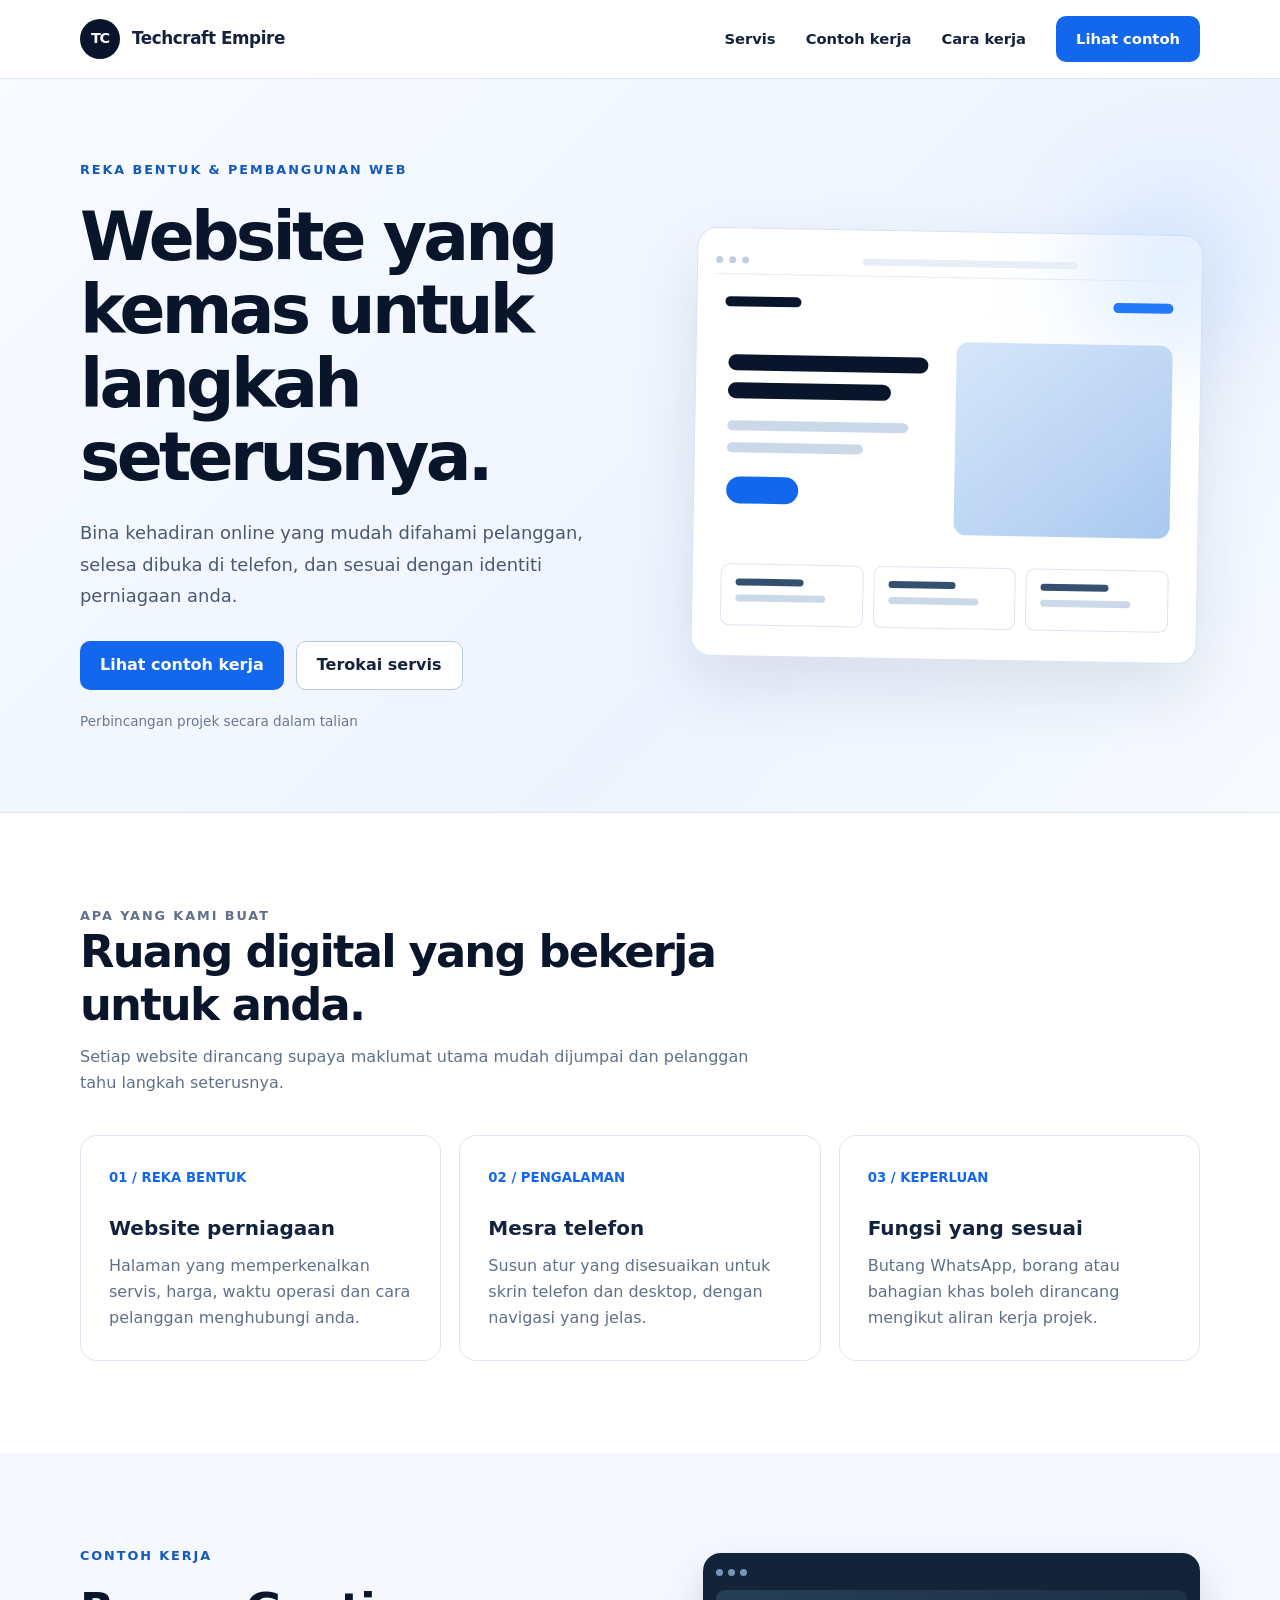
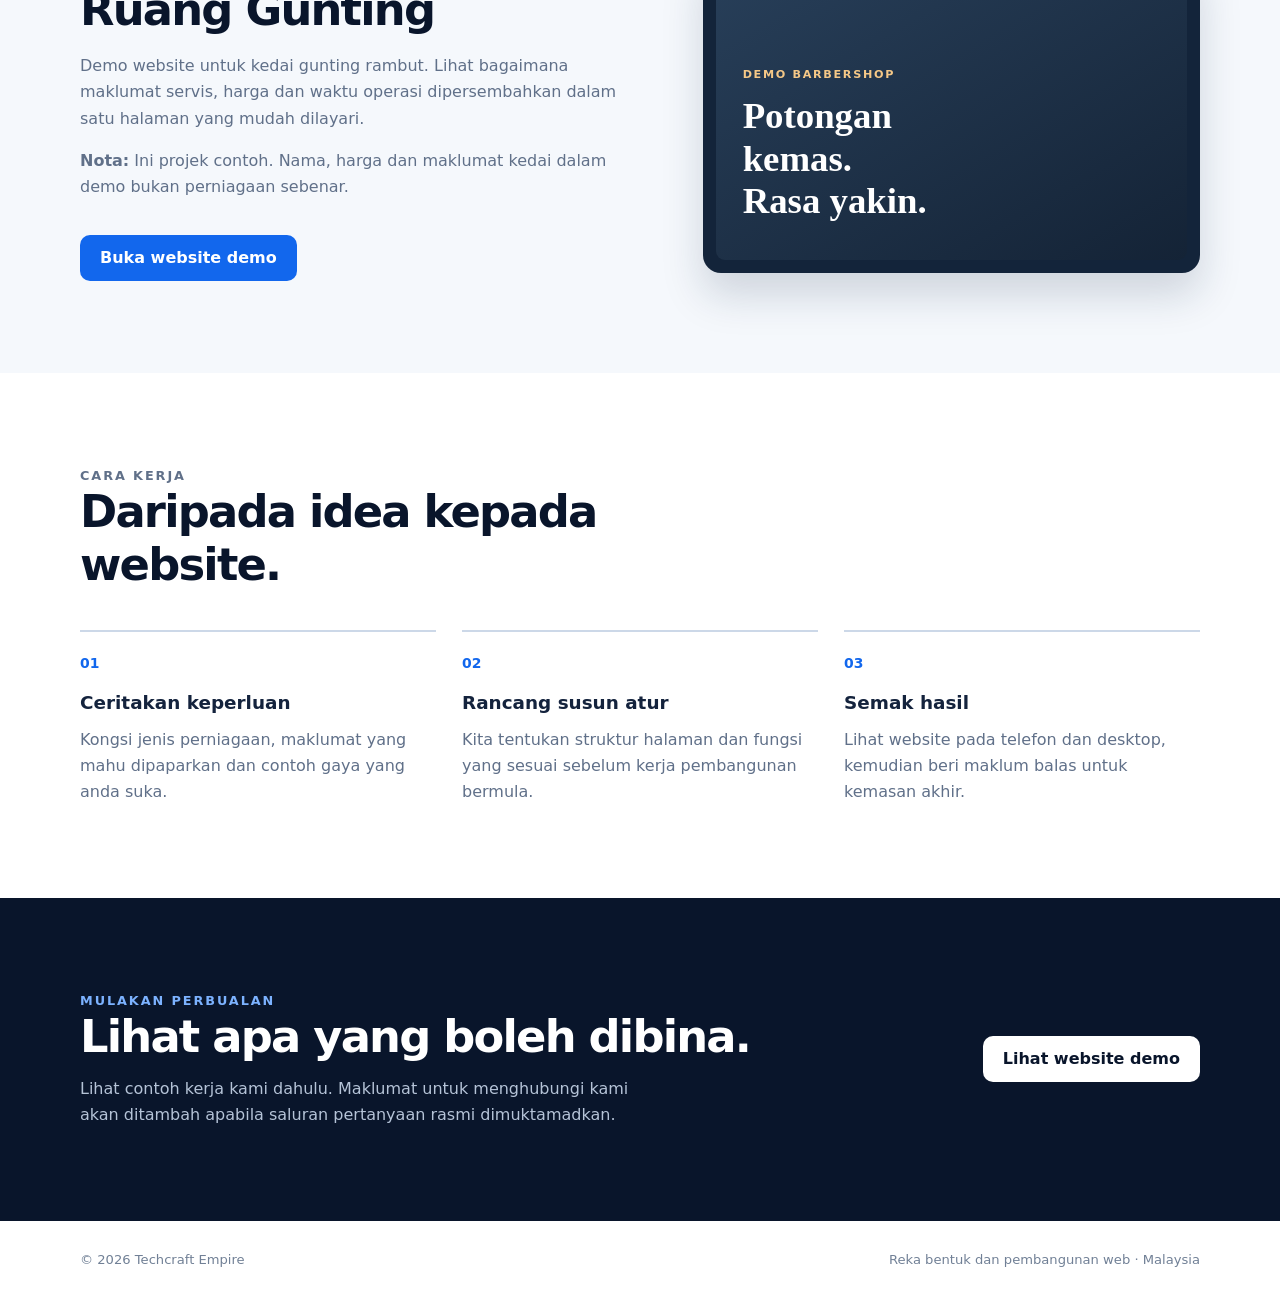
==== index.html @ 93e751bd "Publish Techcraft Empire website" ====
<!doctype html>
<html lang="ms">
<head>
  <meta charset="utf-8">
  <meta name="viewport" content="width=device-width, initial-scale=1">
  <meta name="theme-color" content="#09152b">
  <meta name="description" content="Techcraft Empire menyediakan reka bentuk dan pembangunan website yang kemas, mesra telefon dan mudah digunakan.">
  <title>Techcraft Empire — Website untuk perniagaan</title>
  <link rel="icon" href="data:image/svg+xml,%3Csvg xmlns='http://www.w3.org/2000/svg' viewBox='0 0 64 64'%3E%3Crect width='64' height='64' rx='14' fill='%2309152b'/%3E%3Ctext x='32' y='44' text-anchor='middle' font-size='31' font-family='Arial' font-weight='bold' fill='white'%3ETC%3C/text%3E%3C/svg%3E">
  <style>
    :root{--navy:#09152b;--ink:#14233d;--blue:#1267ed;--muted:#607089;--line:#dce5f0;--surface:#f5f8fc;--white:#fff}
    *{box-sizing:border-box}html{scroll-behavior:smooth}body{margin:0;color:var(--ink);background:var(--white);font:16px/1.65 system-ui,-apple-system,BlinkMacSystemFont,"Segoe UI",sans-serif}a{color:inherit;text-decoration:none}button,a{outline-offset:4px}.wrap{width:min(1120px,calc(100% - 40px));margin:auto}
    .topbar{border-bottom:1px solid var(--line);background:#fff}.nav{min-height:78px;display:flex;align-items:center;justify-content:space-between;gap:24px}.brand{display:flex;align-items:center;gap:12px;font-size:1.05rem;font-weight:760;letter-spacing:-.025em}.brand-mark{display:inline-flex;align-items:center;justify-content:center;width:40px;height:40px;border-radius:50%;background:#09152b;color:#fff;font-size:.9rem;font-weight:800;letter-spacing:-.08em}.navlinks{display:flex;align-items:center;gap:30px;font-size:.92rem;font-weight:620}.navlinks a:not(.nav-cta):hover{color:var(--blue)}.nav-cta,.btn{display:inline-flex;align-items:center;justify-content:center;min-height:46px;border-radius:10px;padding:10px 20px;font-weight:700}.nav-cta,.btn.primary{background:var(--blue);color:white}.nav-cta:hover,.btn.primary:hover{background:#0755d4}.btn.secondary{border:1px solid #b8c8df;background:#fff;color:var(--ink)}.btn.secondary:hover{border-color:var(--blue);color:var(--blue)}
    .hero{background:linear-gradient(135deg,#f8fbff 0%,#eef4ff 64%,#f7faff 100%);border-bottom:1px solid var(--line)}.hero-inner{display:grid;grid-template-columns:1fr .92fr;align-items:center;gap:64px;min-height:610px;padding:80px 0}.eyebrow{margin:0 0 20px;color:#1459ba;font-size:.8rem;font-weight:800;letter-spacing:.15em;text-transform:uppercase}.hero h1{margin:0;max-width:660px;font-size:clamp(2.5rem,5.3vw,4.65rem);line-height:1.08;letter-spacing:-.055em;color:var(--navy)}.hero .lead{max-width:550px;margin:24px 0 30px;color:#4a5972;font-size:1.12rem;line-height:1.75}.actions{display:flex;flex-wrap:wrap;gap:12px}.note{margin:20px 0 0;color:#687892;font-size:.85rem}
    .visual{position:relative;padding:18px;border:1px solid #d8e4f4;border-radius:20px;background:white;box-shadow:0 28px 70px #10274a1c;transform:rotate(1deg)}.visual:before{content:"";position:absolute;width:120px;height:120px;border-radius:50%;background:#b5d5ff;filter:blur(65px);right:-30px;top:-30px;z-index:-1}.browser-top{display:flex;align-items:center;gap:6px;height:28px;border-bottom:1px solid #e5eaf2}.browser-top i{display:block;width:7px;height:7px;background:#c1cfe0;border-radius:50%}.browser-top span{width:46%;height:7px;border-radius:20px;background:#e8eef7;margin:auto}.mock-nav{display:flex;justify-content:space-between;align-items:center;padding:22px 10px}.skeleton{display:block;height:10px;border-radius:99px;background:#cbd8e9}.mock-nav .skeleton:first-child{width:76px;background:var(--navy)}.mock-nav .skeleton:last-child{width:60px;background:#2479f8}.mock-hero{display:grid;grid-template-columns:1fr 1fr;gap:15px;padding:10px}.mock-copy{padding:16px 4px}.mock-copy .skeleton{margin-bottom:12px}.mock-copy .skeleton:nth-child(1){width:96%;height:16px;background:var(--navy)}.mock-copy .skeleton:nth-child(2){width:78%;height:16px;background:var(--navy)}.mock-copy .skeleton:nth-child(3){width:87%;margin-top:22px}.mock-copy .skeleton:nth-child(4){width:65%}.mock-copy .skeleton:nth-child(5){width:72px;height:27px;background:var(--blue);margin-top:24px}.mock-image{min-height:178px;border-radius:12px;background:linear-gradient(140deg,#d6e6fa,#a9c9ef)}.mock-cards{display:grid;grid-template-columns:repeat(3,1fr);gap:10px;padding:22px 10px 12px}.mock-card{border:1px solid #dce5f0;border-radius:9px;padding:14px}.mock-card .skeleton{height:7px;margin-bottom:9px}.mock-card .skeleton:first-child{width:60%;background:#33506f}.mock-card .skeleton:last-child{width:80%}
    section{padding:92px 0}.section-head{max-width:680px;margin-bottom:38px}.section-head h2,.feature h2,.contact h2{margin:0 0 12px;color:var(--navy);font-size:clamp(2rem,3.5vw,3rem);line-height:1.18;letter-spacing:-.04em}.section-head p{margin:0;color:var(--muted)}.service-grid{display:grid;grid-template-columns:repeat(3,1fr);gap:18px}.service{border:1px solid var(--line);border-radius:17px;padding:28px;background:white}.service .num{display:inline-block;color:var(--blue);font-size:.83rem;font-weight:800;margin-bottom:26px}.service h3{font-size:1.25rem;line-height:1.3;margin:0 0 12px}.service p{color:var(--muted);margin:0}
    .portfolio{background:var(--surface)}.feature{display:grid;grid-template-columns:1fr .9fr;align-items:center;gap:70px}.feature p{color:var(--muted)}.feature .label{font-size:.8rem;color:#1459ba;font-weight:800;letter-spacing:.15em;text-transform:uppercase;margin:0 0 18px}.feature .btn{margin-top:18px}.preview{background:#13243a;border-radius:18px;padding:13px;box-shadow:0 22px 42px #1127452b}.preview-head{display:flex;gap:5px;padding:3px 0 14px}.preview-head i{width:7px;height:7px;background:#7795b8;border-radius:50%}.preview-art{min-height:270px;background:linear-gradient(150deg,#273e58,#142336);border-radius:9px;display:flex;flex-direction:column;justify-content:end;padding:27px;color:#fff}.preview-art small{font-size:.7rem;color:#f5c887;letter-spacing:.15em;font-weight:800}.preview-art strong{font-family:Georgia,serif;font-size:clamp(1.65rem,3vw,2.3rem);line-height:1.16;max-width:250px;margin:10px 0}
    .process{display:grid;grid-template-columns:repeat(3,1fr);gap:26px}.process div{border-top:2px solid #ccd8e8;padding-top:18px}.process b{color:var(--blue);font-size:.87rem}.process h3{margin:12px 0 8px;font-size:1.15rem}.process p{margin:0;color:var(--muted)}
    .contact{background:var(--navy);color:white}.contact-inner{display:flex;justify-content:space-between;align-items:center;gap:40px}.contact h2{color:white}.contact p{color:#b5c3d7;max-width:580px;margin:0}.contact .btn{background:white;color:var(--navy);white-space:nowrap}.contact .btn:hover{background:#eaf2ff}footer{padding:28px 0;color:#718096;font-size:.82rem}footer .wrap{display:flex;justify-content:space-between;gap:20px}
    @media(max-width:760px){.nav{min-height:70px}.navlinks a:not(.nav-cta){display:none}.nav-cta{padding:8px 13px;font-size:.85rem;min-height:40px}.hero-inner{grid-template-columns:1fr;gap:38px;min-height:0;padding:65px 0}.visual{max-width:560px;transform:none}.service-grid,.process{grid-template-columns:1fr}.service{padding:24px}.feature{grid-template-columns:1fr;gap:32px}.feature .preview{order:2}.contact-inner{display:block}.contact .btn{margin-top:26px}section{padding:68px 0}footer .wrap{display:block}}
    @media(max-width:420px){.wrap{width:min(100% - 32px,1120px)}.brand{font-size:.94rem}.brand-mark{width:34px;height:34px}.nav-cta{font-size:.78rem}.mock-image{min-height:132px}.mock-copy{padding:8px 0}.mock-copy .skeleton{margin-bottom:7px}.mock-copy .skeleton:nth-child(1),.mock-copy .skeleton:nth-child(2){height:11px}.mock-copy .skeleton:nth-child(5){margin-top:12px}.mock-card{padding:8px}.mock-card .skeleton{height:5px}}
  </style>
</head>
<body>
<header class="topbar"><div class="wrap nav"><a class="brand" href="#atas"><span class="brand-mark" aria-hidden="true">TC</span>Techcraft Empire</a><nav class="navlinks" aria-label="Navigasi utama"><a href="#servis">Servis</a><a href="#contoh">Contoh kerja</a><a href="#cara-kerja">Cara kerja</a><a class="nav-cta" href="#hubungi">Lihat contoh</a></nav></div></header>
<main id="atas">
  <div class="hero"><div class="wrap hero-inner"><div><p class="eyebrow">Reka bentuk & pembangunan web</p><h1>Website yang kemas untuk langkah seterusnya.</h1><p class="lead">Bina kehadiran online yang mudah difahami pelanggan, selesa dibuka di telefon, dan sesuai dengan identiti perniagaan anda.</p><div class="actions"><a class="btn primary" href="#contoh">Lihat contoh kerja</a><a class="btn secondary" href="#servis">Terokai servis</a></div><p class="note">Perbincangan projek secara dalam talian</p></div><div class="visual" role="img" aria-label="Ilustrasi susun atur website yang mempunyai bahagian utama dan tiga kad maklumat"><div class="browser-top"><i></i><i></i><i></i><span></span></div><div class="mock-nav"><span class="skeleton"></span><span class="skeleton"></span></div><div class="mock-hero"><div class="mock-copy"><span class="skeleton"></span><span class="skeleton"></span><span class="skeleton"></span><span class="skeleton"></span><span class="skeleton"></span></div><div class="mock-image"></div></div><div class="mock-cards"><div class="mock-card"><span class="skeleton"></span><span class="skeleton"></span></div><div class="mock-card"><span class="skeleton"></span><span class="skeleton"></span></div><div class="mock-card"><span class="skeleton"></span><span class="skeleton"></span></div></div></div></div></div>
  <section id="servis"><div class="wrap"><div class="section-head"><p class="eyebrow">Apa yang kami buat</p><h2>Ruang digital yang bekerja untuk anda.</h2><p>Setiap website dirancang supaya maklumat utama mudah dijumpai dan pelanggan tahu langkah seterusnya.</p></div><div class="service-grid"><article class="service"><span class="num">01 / REKA BENTUK</span><h3>Website perniagaan</h3><p>Halaman yang memperkenalkan servis, harga, waktu operasi dan cara pelanggan menghubungi anda.</p></article><article class="service"><span class="num">02 / PENGALAMAN</span><h3>Mesra telefon</h3><p>Susun atur yang disesuaikan untuk skrin telefon dan desktop, dengan navigasi yang jelas.</p></article><article class="service"><span class="num">03 / KEPERLUAN</span><h3>Fungsi yang sesuai</h3><p>Butang WhatsApp, borang atau bahagian khas boleh dirancang mengikut aliran kerja projek.</p></article></div></div></section>
  <section class="portfolio" id="contoh"><div class="wrap feature"><div><p class="label">Contoh kerja</p><h2>Ruang Gunting</h2><p>Demo website untuk kedai gunting rambut. Lihat bagaimana maklumat servis, harga dan waktu operasi dipersembahkan dalam satu halaman yang mudah dilayari.</p><p><strong>Nota:</strong> Ini projek contoh. Nama, harga dan maklumat kedai dalam demo bukan perniagaan sebenar.</p><a class="btn primary" href="https://techcraft-empire.github.io/ruang-gunting-demo/" target="_blank" rel="noopener noreferrer">Buka website demo</a></div><div class="preview" aria-hidden="true"><div class="preview-head"><i></i><i></i><i></i></div><div class="preview-art"><small>DEMO BARBERSHOP</small><strong>Potongan kemas.<br>Rasa yakin.</strong></div></div></div></section>
  <section id="cara-kerja"><div class="wrap"><div class="section-head"><p class="eyebrow">Cara kerja</p><h2>Daripada idea kepada website.</h2></div><div class="process"><div><b>01</b><h3>Ceritakan keperluan</h3><p>Kongsi jenis perniagaan, maklumat yang mahu dipaparkan dan contoh gaya yang anda suka.</p></div><div><b>02</b><h3>Rancang susun atur</h3><p>Kita tentukan struktur halaman dan fungsi yang sesuai sebelum kerja pembangunan bermula.</p></div><div><b>03</b><h3>Semak hasil</h3><p>Lihat website pada telefon dan desktop, kemudian beri maklum balas untuk kemasan akhir.</p></div></div></div></section>
  <section class="contact" id="hubungi"><div class="wrap contact-inner"><div><p class="eyebrow" style="color:#7cb2ff">Mulakan perbualan</p><h2>Lihat apa yang boleh dibina.</h2><p>Lihat contoh kerja kami dahulu. Maklumat untuk menghubungi kami akan ditambah apabila saluran pertanyaan rasmi dimuktamadkan.</p></div><a class="btn" href="https://techcraft-empire.github.io/ruang-gunting-demo/" target="_blank" rel="noopener noreferrer">Lihat website demo</a></div></section>
</main>
<footer><div class="wrap"><span>© 2026 Techcraft Empire</span><span>Reka bentuk dan pembangunan web · Malaysia</span></div></footer>
</body>
</html>
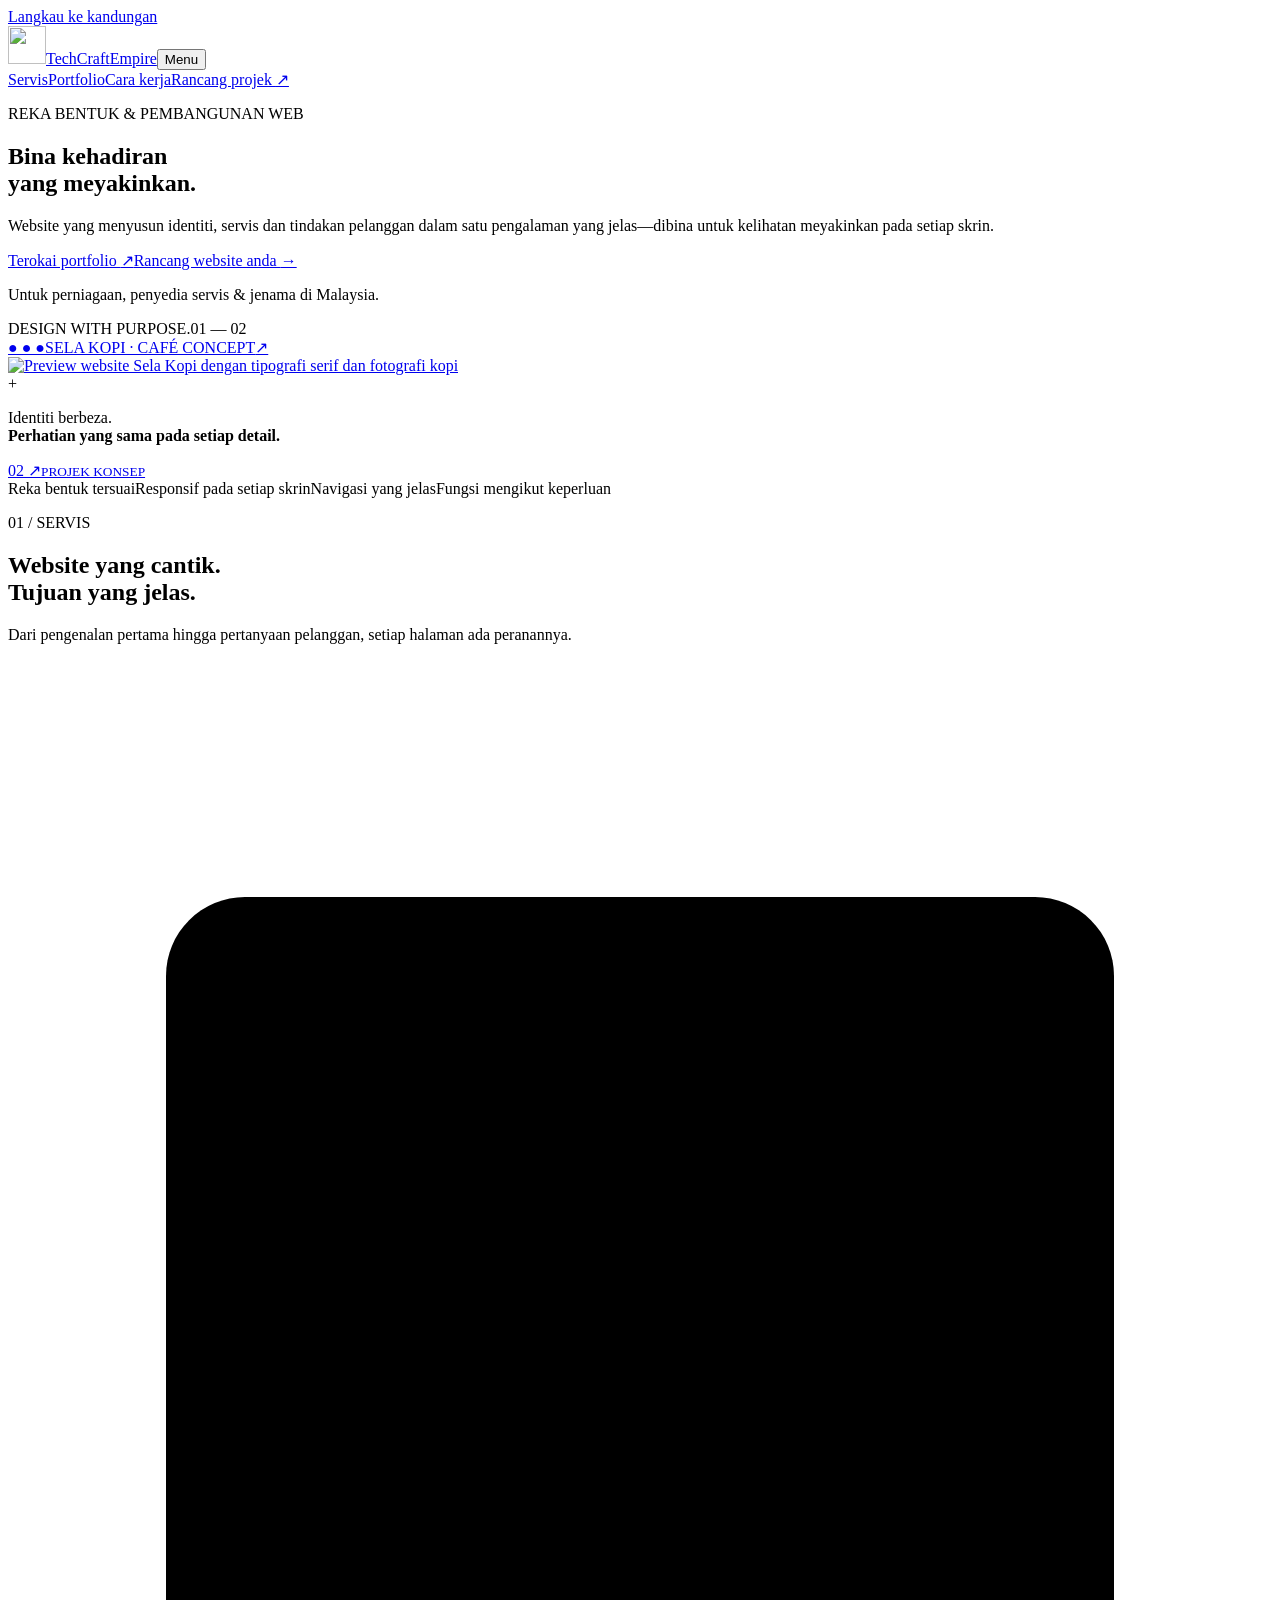
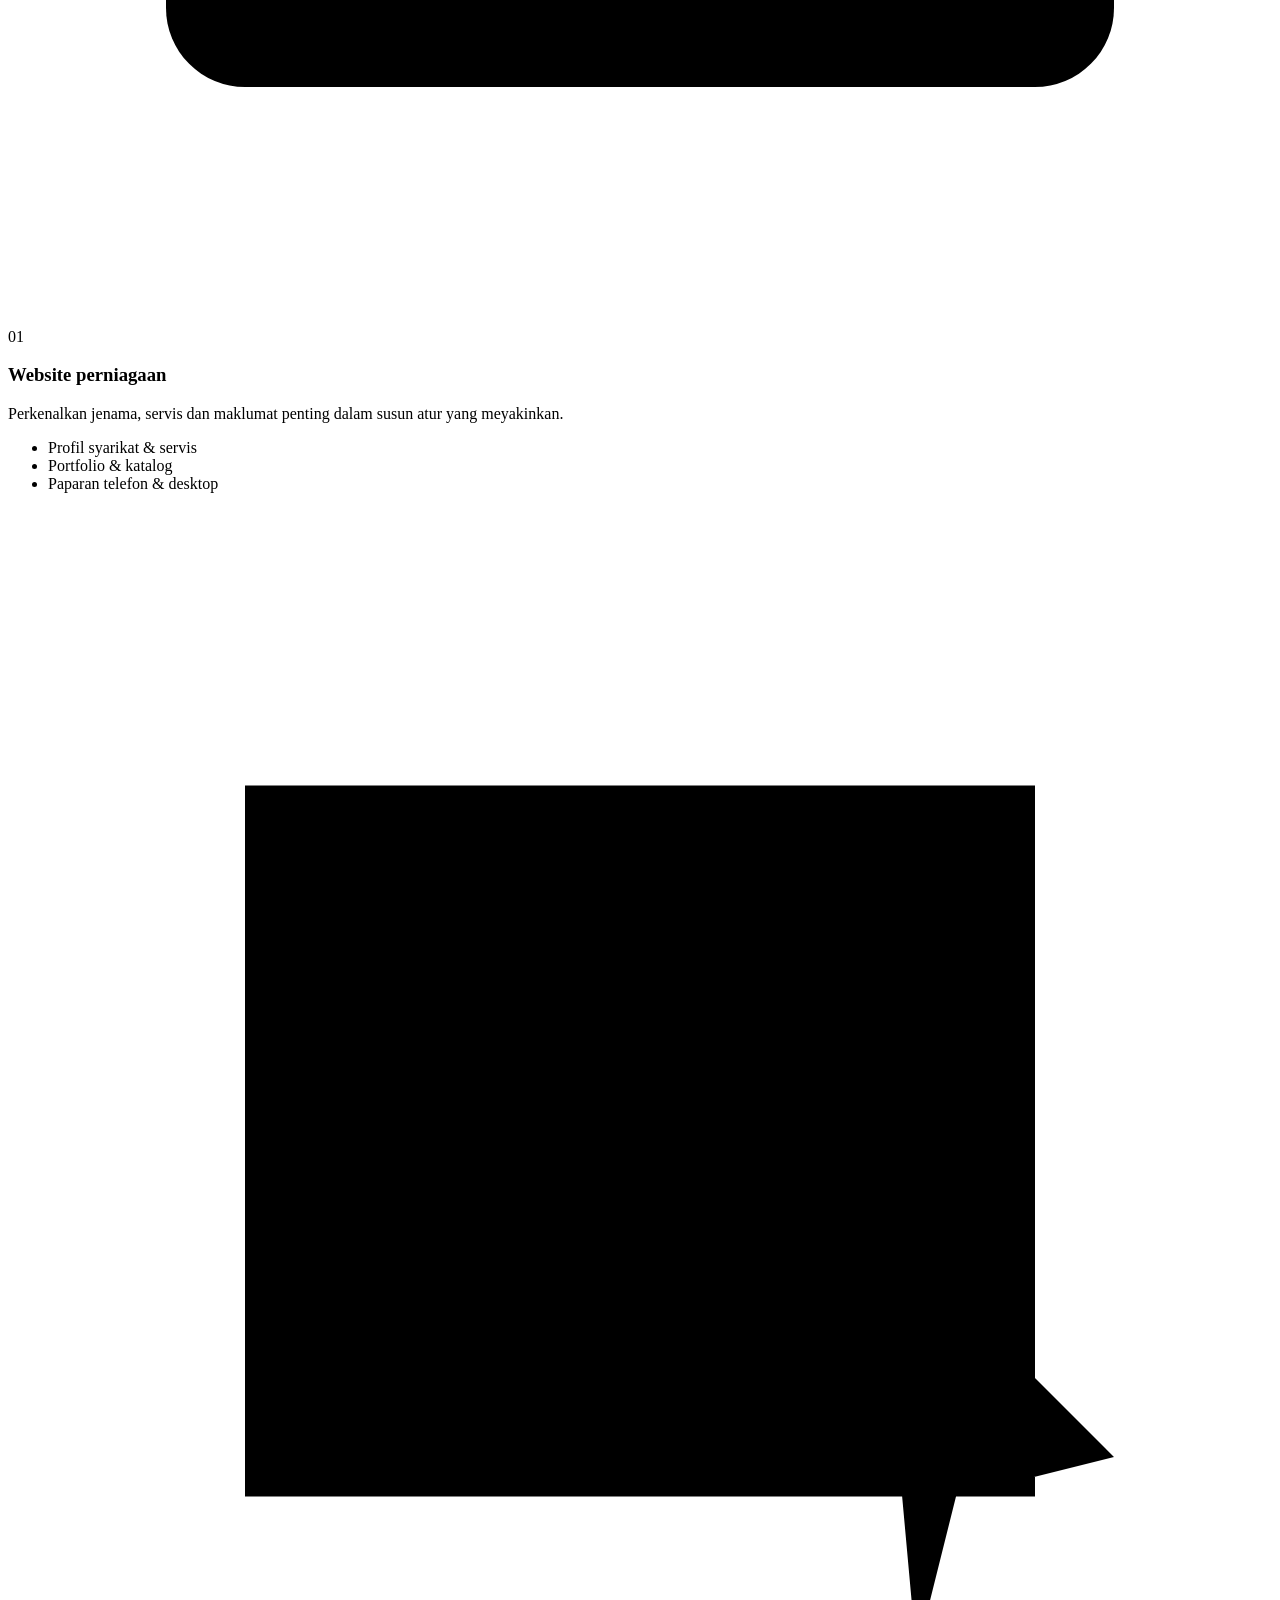
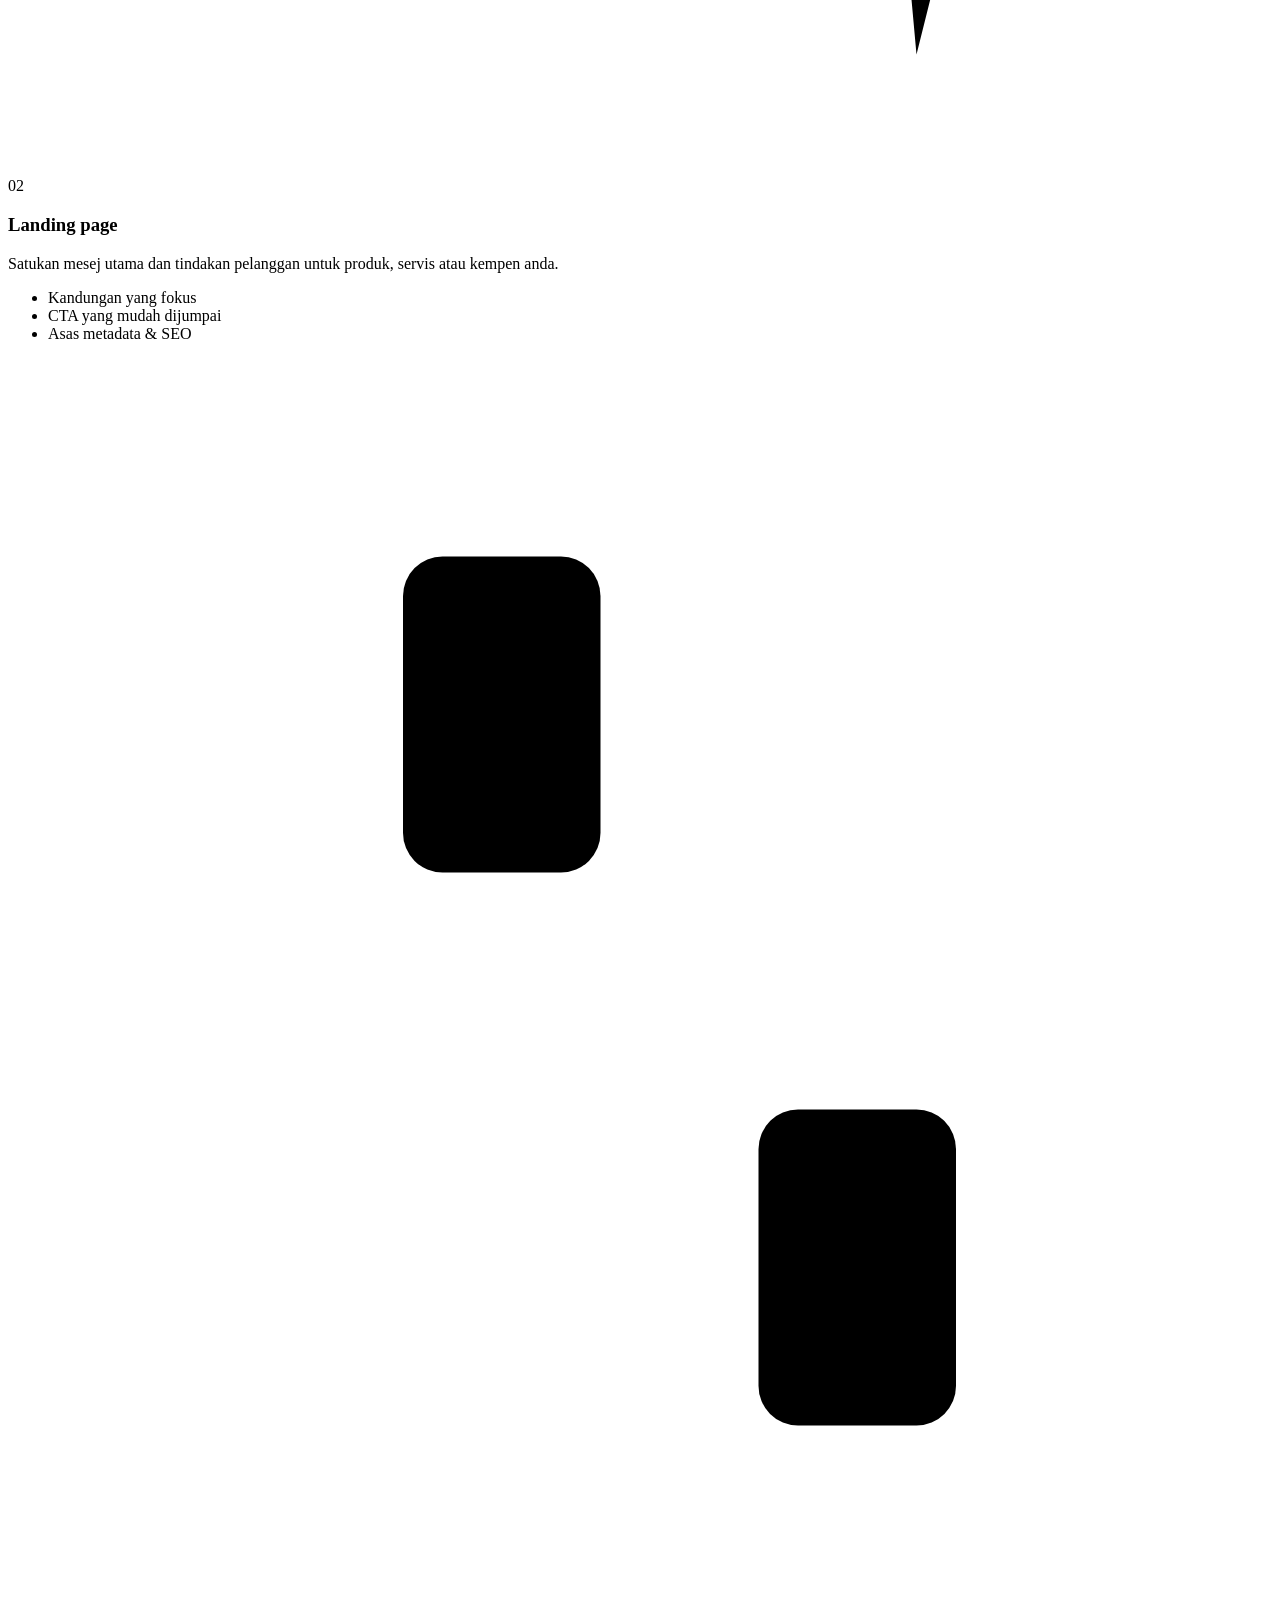
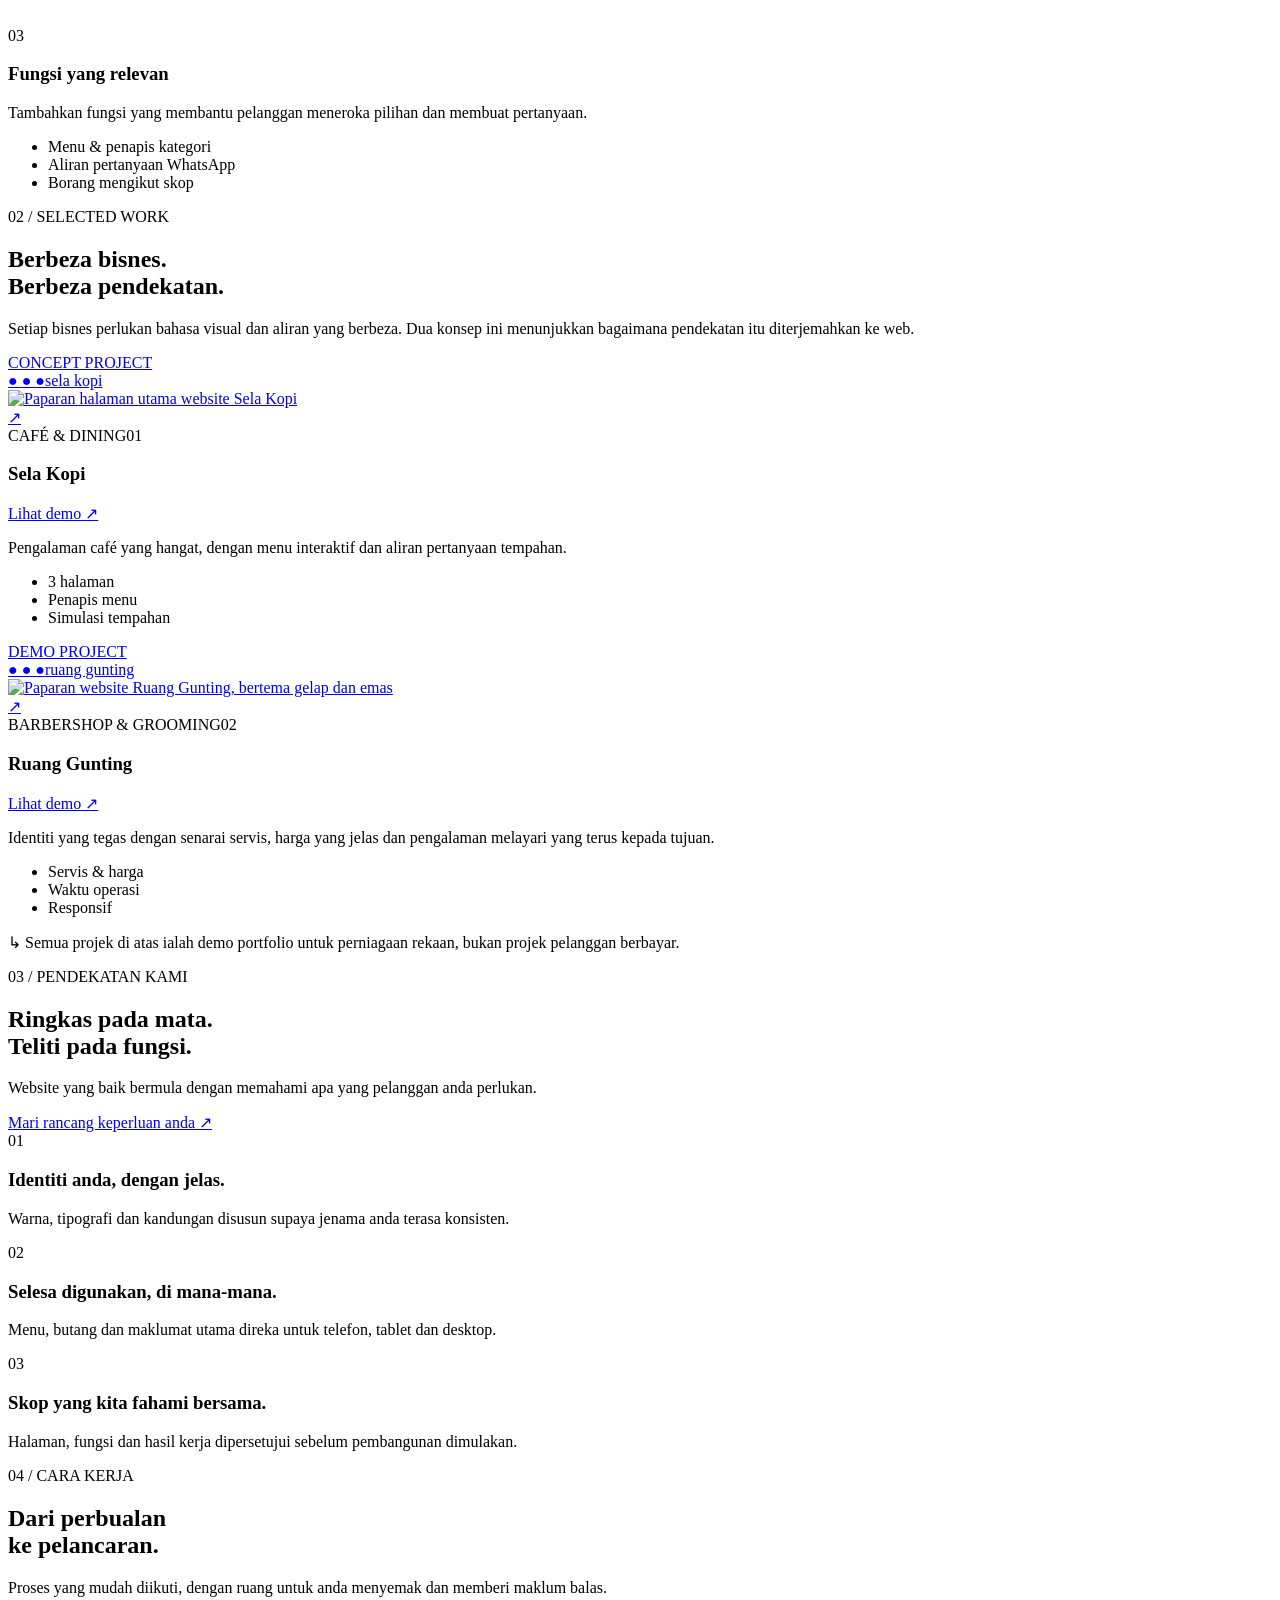
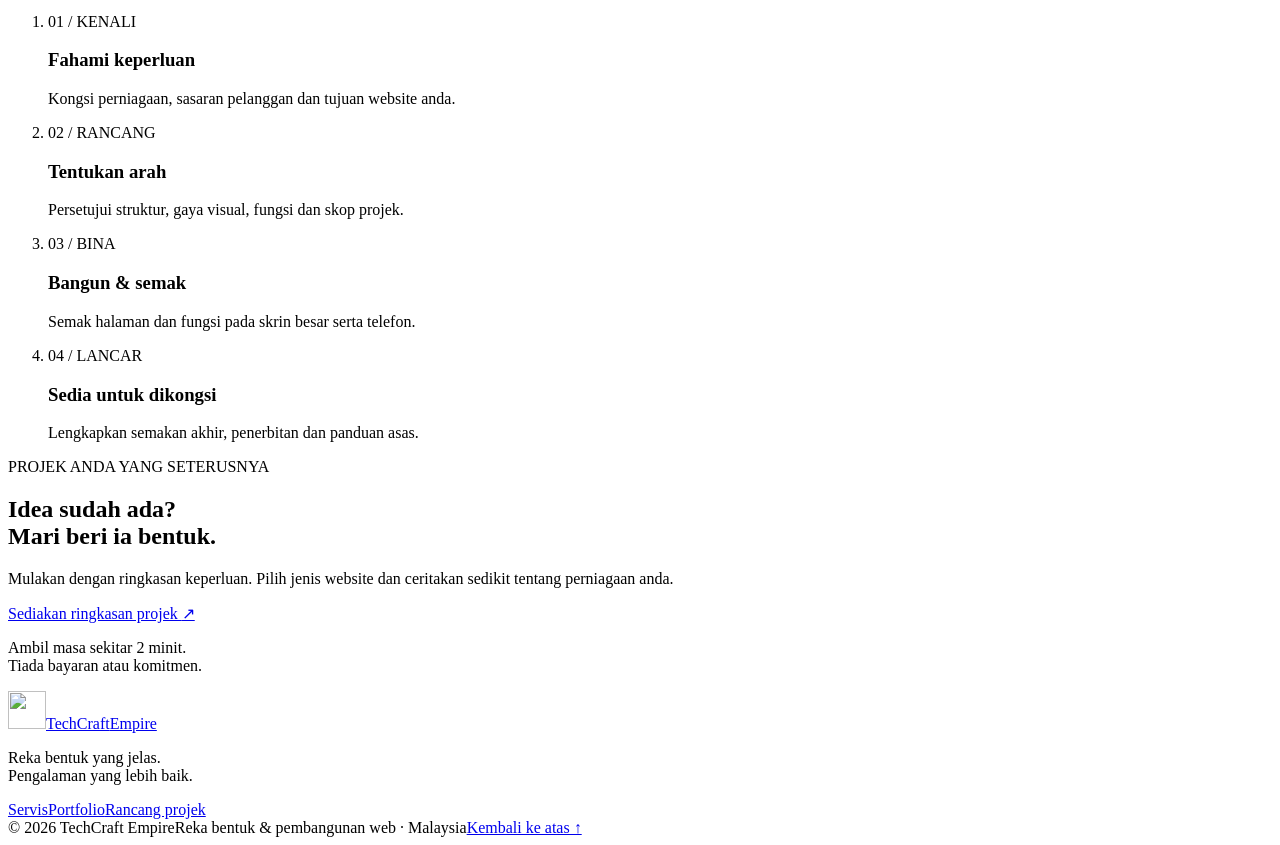
==== commit 0e32ed62: "Add files via upload" ====
--- a/index.html
+++ b/index.html
@@ -1,35 +1,456 @@
 <!doctype html>
 <html lang="ms">
-<head>
-  <meta charset="utf-8">
-  <meta name="viewport" content="width=device-width, initial-scale=1">
-  <meta name="theme-color" content="#09152b">
-  <meta name="description" content="Techcraft Empire menyediakan reka bentuk dan pembangunan website yang kemas, mesra telefon dan mudah digunakan.">
-  <title>Techcraft Empire — Website untuk perniagaan</title>
-  <link rel="icon" href="data:image/svg+xml,%3Csvg xmlns='http://www.w3.org/2000/svg' viewBox='0 0 64 64'%3E%3Crect width='64' height='64' rx='14' fill='%2309152b'/%3E%3Ctext x='32' y='44' text-anchor='middle' font-size='31' font-family='Arial' font-weight='bold' fill='white'%3ETC%3C/text%3E%3C/svg%3E">
-  <style>
-    :root{--navy:#09152b;--ink:#14233d;--blue:#1267ed;--muted:#607089;--line:#dce5f0;--surface:#f5f8fc;--white:#fff}
-    *{box-sizing:border-box}html{scroll-behavior:smooth}body{margin:0;color:var(--ink);background:var(--white);font:16px/1.65 system-ui,-apple-system,BlinkMacSystemFont,"Segoe UI",sans-serif}a{color:inherit;text-decoration:none}button,a{outline-offset:4px}.wrap{width:min(1120px,calc(100% - 40px));margin:auto}
-    .topbar{border-bottom:1px solid var(--line);background:#fff}.nav{min-height:78px;display:flex;align-items:center;justify-content:space-between;gap:24px}.brand{display:flex;align-items:center;gap:12px;font-size:1.05rem;font-weight:760;letter-spacing:-.025em}.brand-mark{display:inline-flex;align-items:center;justify-content:center;width:40px;height:40px;border-radius:50%;background:#09152b;color:#fff;font-size:.9rem;font-weight:800;letter-spacing:-.08em}.navlinks{display:flex;align-items:center;gap:30px;font-size:.92rem;font-weight:620}.navlinks a:not(.nav-cta):hover{color:var(--blue)}.nav-cta,.btn{display:inline-flex;align-items:center;justify-content:center;min-height:46px;border-radius:10px;padding:10px 20px;font-weight:700}.nav-cta,.btn.primary{background:var(--blue);color:white}.nav-cta:hover,.btn.primary:hover{background:#0755d4}.btn.secondary{border:1px solid #b8c8df;background:#fff;color:var(--ink)}.btn.secondary:hover{border-color:var(--blue);color:var(--blue)}
-    .hero{background:linear-gradient(135deg,#f8fbff 0%,#eef4ff 64%,#f7faff 100%);border-bottom:1px solid var(--line)}.hero-inner{display:grid;grid-template-columns:1fr .92fr;align-items:center;gap:64px;min-height:610px;padding:80px 0}.eyebrow{margin:0 0 20px;color:#1459ba;font-size:.8rem;font-weight:800;letter-spacing:.15em;text-transform:uppercase}.hero h1{margin:0;max-width:660px;font-size:clamp(2.5rem,5.3vw,4.65rem);line-height:1.08;letter-spacing:-.055em;color:var(--navy)}.hero .lead{max-width:550px;margin:24px 0 30px;color:#4a5972;font-size:1.12rem;line-height:1.75}.actions{display:flex;flex-wrap:wrap;gap:12px}.note{margin:20px 0 0;color:#687892;font-size:.85rem}
-    .visual{position:relative;padding:18px;border:1px solid #d8e4f4;border-radius:20px;background:white;box-shadow:0 28px 70px #10274a1c;transform:rotate(1deg)}.visual:before{content:"";position:absolute;width:120px;height:120px;border-radius:50%;background:#b5d5ff;filter:blur(65px);right:-30px;top:-30px;z-index:-1}.browser-top{display:flex;align-items:center;gap:6px;height:28px;border-bottom:1px solid #e5eaf2}.browser-top i{display:block;width:7px;height:7px;background:#c1cfe0;border-radius:50%}.browser-top span{width:46%;height:7px;border-radius:20px;background:#e8eef7;margin:auto}.mock-nav{display:flex;justify-content:space-between;align-items:center;padding:22px 10px}.skeleton{display:block;height:10px;border-radius:99px;background:#cbd8e9}.mock-nav .skeleton:first-child{width:76px;background:var(--navy)}.mock-nav .skeleton:last-child{width:60px;background:#2479f8}.mock-hero{display:grid;grid-template-columns:1fr 1fr;gap:15px;padding:10px}.mock-copy{padding:16px 4px}.mock-copy .skeleton{margin-bottom:12px}.mock-copy .skeleton:nth-child(1){width:96%;height:16px;background:var(--navy)}.mock-copy .skeleton:nth-child(2){width:78%;height:16px;background:var(--navy)}.mock-copy .skeleton:nth-child(3){width:87%;margin-top:22px}.mock-copy .skeleton:nth-child(4){width:65%}.mock-copy .skeleton:nth-child(5){width:72px;height:27px;background:var(--blue);margin-top:24px}.mock-image{min-height:178px;border-radius:12px;background:linear-gradient(140deg,#d6e6fa,#a9c9ef)}.mock-cards{display:grid;grid-template-columns:repeat(3,1fr);gap:10px;padding:22px 10px 12px}.mock-card{border:1px solid #dce5f0;border-radius:9px;padding:14px}.mock-card .skeleton{height:7px;margin-bottom:9px}.mock-card .skeleton:first-child{width:60%;background:#33506f}.mock-card .skeleton:last-child{width:80%}
-    section{padding:92px 0}.section-head{max-width:680px;margin-bottom:38px}.section-head h2,.feature h2,.contact h2{margin:0 0 12px;color:var(--navy);font-size:clamp(2rem,3.5vw,3rem);line-height:1.18;letter-spacing:-.04em}.section-head p{margin:0;color:var(--muted)}.service-grid{display:grid;grid-template-columns:repeat(3,1fr);gap:18px}.service{border:1px solid var(--line);border-radius:17px;padding:28px;background:white}.service .num{display:inline-block;color:var(--blue);font-size:.83rem;font-weight:800;margin-bottom:26px}.service h3{font-size:1.25rem;line-height:1.3;margin:0 0 12px}.service p{color:var(--muted);margin:0}
-    .portfolio{background:var(--surface)}.feature{display:grid;grid-template-columns:1fr .9fr;align-items:center;gap:70px}.feature p{color:var(--muted)}.feature .label{font-size:.8rem;color:#1459ba;font-weight:800;letter-spacing:.15em;text-transform:uppercase;margin:0 0 18px}.feature .btn{margin-top:18px}.preview{background:#13243a;border-radius:18px;padding:13px;box-shadow:0 22px 42px #1127452b}.preview-head{display:flex;gap:5px;padding:3px 0 14px}.preview-head i{width:7px;height:7px;background:#7795b8;border-radius:50%}.preview-art{min-height:270px;background:linear-gradient(150deg,#273e58,#142336);border-radius:9px;display:flex;flex-direction:column;justify-content:end;padding:27px;color:#fff}.preview-art small{font-size:.7rem;color:#f5c887;letter-spacing:.15em;font-weight:800}.preview-art strong{font-family:Georgia,serif;font-size:clamp(1.65rem,3vw,2.3rem);line-height:1.16;max-width:250px;margin:10px 0}
-    .process{display:grid;grid-template-columns:repeat(3,1fr);gap:26px}.process div{border-top:2px solid #ccd8e8;padding-top:18px}.process b{color:var(--blue);font-size:.87rem}.process h3{margin:12px 0 8px;font-size:1.15rem}.process p{margin:0;color:var(--muted)}
-    .contact{background:var(--navy);color:white}.contact-inner{display:flex;justify-content:space-between;align-items:center;gap:40px}.contact h2{color:white}.contact p{color:#b5c3d7;max-width:580px;margin:0}.contact .btn{background:white;color:var(--navy);white-space:nowrap}.contact .btn:hover{background:#eaf2ff}footer{padding:28px 0;color:#718096;font-size:.82rem}footer .wrap{display:flex;justify-content:space-between;gap:20px}
-    @media(max-width:760px){.nav{min-height:70px}.navlinks a:not(.nav-cta){display:none}.nav-cta{padding:8px 13px;font-size:.85rem;min-height:40px}.hero-inner{grid-template-columns:1fr;gap:38px;min-height:0;padding:65px 0}.visual{max-width:560px;transform:none}.service-grid,.process{grid-template-columns:1fr}.service{padding:24px}.feature{grid-template-columns:1fr;gap:32px}.feature .preview{order:2}.contact-inner{display:block}.contact .btn{margin-top:26px}section{padding:68px 0}footer .wrap{display:block}}
-    @media(max-width:420px){.wrap{width:min(100% - 32px,1120px)}.brand{font-size:.94rem}.brand-mark{width:34px;height:34px}.nav-cta{font-size:.78rem}.mock-image{min-height:132px}.mock-copy{padding:8px 0}.mock-copy .skeleton{margin-bottom:7px}.mock-copy .skeleton:nth-child(1),.mock-copy .skeleton:nth-child(2){height:11px}.mock-copy .skeleton:nth-child(5){margin-top:12px}.mock-card{padding:8px}.mock-card .skeleton{height:5px}}
-  </style>
-</head>
-<body>
-<header class="topbar"><div class="wrap nav"><a class="brand" href="#atas"><span class="brand-mark" aria-hidden="true">TC</span>Techcraft Empire</a><nav class="navlinks" aria-label="Navigasi utama"><a href="#servis">Servis</a><a href="#contoh">Contoh kerja</a><a href="#cara-kerja">Cara kerja</a><a class="nav-cta" href="#hubungi">Lihat contoh</a></nav></div></header>
-<main id="atas">
-  <div class="hero"><div class="wrap hero-inner"><div><p class="eyebrow">Reka bentuk & pembangunan web</p><h1>Website yang kemas untuk langkah seterusnya.</h1><p class="lead">Bina kehadiran online yang mudah difahami pelanggan, selesa dibuka di telefon, dan sesuai dengan identiti perniagaan anda.</p><div class="actions"><a class="btn primary" href="#contoh">Lihat contoh kerja</a><a class="btn secondary" href="#servis">Terokai servis</a></div><p class="note">Perbincangan projek secara dalam talian</p></div><div class="visual" role="img" aria-label="Ilustrasi susun atur website yang mempunyai bahagian utama dan tiga kad maklumat"><div class="browser-top"><i></i><i></i><i></i><span></span></div><div class="mock-nav"><span class="skeleton"></span><span class="skeleton"></span></div><div class="mock-hero"><div class="mock-copy"><span class="skeleton"></span><span class="skeleton"></span><span class="skeleton"></span><span class="skeleton"></span><span class="skeleton"></span></div><div class="mock-image"></div></div><div class="mock-cards"><div class="mock-card"><span class="skeleton"></span><span class="skeleton"></span></div><div class="mock-card"><span class="skeleton"></span><span class="skeleton"></span></div><div class="mock-card"><span class="skeleton"></span><span class="skeleton"></span></div></div></div></div></div>
-  <section id="servis"><div class="wrap"><div class="section-head"><p class="eyebrow">Apa yang kami buat</p><h2>Ruang digital yang bekerja untuk anda.</h2><p>Setiap website dirancang supaya maklumat utama mudah dijumpai dan pelanggan tahu langkah seterusnya.</p></div><div class="service-grid"><article class="service"><span class="num">01 / REKA BENTUK</span><h3>Website perniagaan</h3><p>Halaman yang memperkenalkan servis, harga, waktu operasi dan cara pelanggan menghubungi anda.</p></article><article class="service"><span class="num">02 / PENGALAMAN</span><h3>Mesra telefon</h3><p>Susun atur yang disesuaikan untuk skrin telefon dan desktop, dengan navigasi yang jelas.</p></article><article class="service"><span class="num">03 / KEPERLUAN</span><h3>Fungsi yang sesuai</h3><p>Butang WhatsApp, borang atau bahagian khas boleh dirancang mengikut aliran kerja projek.</p></article></div></div></section>
-  <section class="portfolio" id="contoh"><div class="wrap feature"><div><p class="label">Contoh kerja</p><h2>Ruang Gunting</h2><p>Demo website untuk kedai gunting rambut. Lihat bagaimana maklumat servis, harga dan waktu operasi dipersembahkan dalam satu halaman yang mudah dilayari.</p><p><strong>Nota:</strong> Ini projek contoh. Nama, harga dan maklumat kedai dalam demo bukan perniagaan sebenar.</p><a class="btn primary" href="https://techcraft-empire.github.io/ruang-gunting-demo/" target="_blank" rel="noopener noreferrer">Buka website demo</a></div><div class="preview" aria-hidden="true"><div class="preview-head"><i></i><i></i><i></i></div><div class="preview-art"><small>DEMO BARBERSHOP</small><strong>Potongan kemas.<br>Rasa yakin.</strong></div></div></div></section>
-  <section id="cara-kerja"><div class="wrap"><div class="section-head"><p class="eyebrow">Cara kerja</p><h2>Daripada idea kepada website.</h2></div><div class="process"><div><b>01</b><h3>Ceritakan keperluan</h3><p>Kongsi jenis perniagaan, maklumat yang mahu dipaparkan dan contoh gaya yang anda suka.</p></div><div><b>02</b><h3>Rancang susun atur</h3><p>Kita tentukan struktur halaman dan fungsi yang sesuai sebelum kerja pembangunan bermula.</p></div><div><b>03</b><h3>Semak hasil</h3><p>Lihat website pada telefon dan desktop, kemudian beri maklum balas untuk kemasan akhir.</p></div></div></div></section>
-  <section class="contact" id="hubungi"><div class="wrap contact-inner"><div><p class="eyebrow" style="color:#7cb2ff">Mulakan perbualan</p><h2>Lihat apa yang boleh dibina.</h2><p>Lihat contoh kerja kami dahulu. Maklumat untuk menghubungi kami akan ditambah apabila saluran pertanyaan rasmi dimuktamadkan.</p></div><a class="btn" href="https://techcraft-empire.github.io/ruang-gunting-demo/" target="_blank" rel="noopener noreferrer">Lihat website demo</a></div></section>
-</main>
-<footer><div class="wrap"><span>© 2026 Techcraft Empire</span><span>Reka bentuk dan pembangunan web · Malaysia</span></div></footer>
-</body>
+  <head>
+    <meta charset="utf-8" />
+    <meta name="viewport" content="width=device-width, initial-scale=1" />
+    <meta name="theme-color" content="#101b2d" />
+    <title>TechCraft Empire — Reka bentuk & pembangunan website</title>
+    <meta
+      name="description"
+      content="Website yang jelas, kemas dan mudah digunakan. TechCraft Empire mereka bentuk website perniagaan, landing page dan pengalaman web untuk jenama di Malaysia."
+    />
+    <link rel="canonical" href="https://techcraft-empire.github.io/" />
+    <meta property="og:type" content="website" />
+    <meta property="og:locale" content="ms_MY" />
+    <meta
+      property="og:title"
+      content="TechCraft Empire — Bina kehadiran yang meyakinkan."
+    />
+    <meta
+      property="og:description"
+      content="Reka bentuk dan pembangunan website untuk perniagaan di Malaysia. Terokai portfolio dan rancang website anda."
+    />
+    <meta property="og:url" content="https://techcraft-empire.github.io/" />
+    <meta
+      property="og:image"
+      content="https://techcraft-empire.github.io/assets/company-preview.jpg"
+    />
+    <meta name="twitter:card" content="summary_large_image" />
+    <link rel="icon" href="assets/mark.svg" type="image/svg+xml" />
+    <link
+      rel="preload"
+      href="assets/fonts/manrope.woff2"
+      as="font"
+      type="font/woff2"
+      crossorigin
+    />
+    <link rel="stylesheet" href="assets/company.css" />
+    <script src="assets/company.js" defer></script>
+    <noscript
+      ><style>
+        .menu-toggle {
+          display: none !important;
+        }
+        @media (max-width: 760px) {
+          .nav {
+            height: auto;
+            flex-wrap: wrap;
+            padding-block: 17px;
+          }
+          .nav nav {
+            display: flex;
+            position: static;
+            flex-wrap: wrap;
+            width: 100%;
+            padding: 0;
+            box-shadow: none;
+            border: 0;
+            gap: 15px;
+          }
+          .nav nav > a {
+            padding: 6px 0;
+          }
+          .nav .nav-action {
+            margin: 0;
+            padding: 7px 10px;
+          }
+        }
+      </style></noscript
+    >
+  </head>
+  <body>
+    <a class="skip" href="#atas">Langkau ke kandungan</a>
+    <header class="site-header">
+      <div class="wrap nav">
+        <a
+          class="brand"
+          href="#atas"
+          aria-label="TechCraft Empire, halaman utama"
+          ><img src="assets/mark.svg" width="38" height="38" alt="" /><span
+            >TechCraft<span class="brand-second">Empire</span></span
+          ></a
+        ><button
+          class="menu-toggle"
+          aria-expanded="false"
+          aria-controls="main-nav"
+        >
+          <span>Menu</span><span class="menu-lines" aria-hidden="true"></span>
+        </button>
+        <nav id="main-nav" aria-label="Navigasi utama">
+          <a href="#servis">Servis</a><a href="#contoh">Portfolio</a
+          ><a href="#cara-kerja">Cara kerja</a
+          ><a class="nav-action" href="#hubungi"
+            >Rancang projek <span aria-hidden="true">↗</span></a
+          >
+        </nav>
+      </div>
+    </header>
+    <main id="atas">
+      <section class="hero">
+        <div class="wrap hero-grid">
+          <div class="hero-copy">
+            <p class="eyebrow">
+              <span class="blue-line"></span> REKA BENTUK & PEMBANGUNAN WEB
+            </p>
+            <h1>Bina kehadiran<br />yang <span>meyakinkan.</span></h1>
+            <p class="lead">
+              Website yang menyusun identiti, servis dan tindakan pelanggan dalam satu pengalaman yang jelas—dibina untuk kelihatan meyakinkan pada setiap skrin.
+            </p>
+            <div class="actions">
+              <a class="button" href="#contoh"
+                >Terokai portfolio <span aria-hidden="true">↗</span></a
+              ><a class="text-link" href="#hubungi"
+                >Rancang website anda <span aria-hidden="true">→</span></a
+              >
+            </div>
+            <p class="hero-footnote">
+              Untuk perniagaan, penyedia servis & jenama di Malaysia.
+            </p>
+          </div>
+          <div class="hero-work">
+            <div class="work-label">
+              <span>DESIGN WITH PURPOSE.</span><span>01 — 02</span>
+            </div>
+            <a
+              class="hero-screen"
+              href="sela-kopi/"
+              aria-label="Lihat demo Sela Kopi"
+              ><div class="window-top">
+                <span class="dots" aria-hidden="true">● ● ●</span
+                ><span>SELA KOPI · CAFÉ CONCEPT</span
+                ><span aria-hidden="true">↗</span>
+              </div>
+              <img
+                src="assets/sela-preview.svg"
+                width="1348"
+                height="840"
+                alt="Preview website Sela Kopi dengan tipografi serif dan fotografi kopi"
+                fetchpriority="high"
+            /></a>
+            <div class="hero-note">
+              <span class="small-cross" aria-hidden="true">+</span>
+              <p>
+                Identiti berbeza.<br /><strong
+                  >Perhatian yang sama pada setiap detail.</strong
+                >
+              </p>
+              <a href="#contoh" aria-label="Lihat dua projek konsep"
+                >02 <span aria-hidden="true">↗</span
+                ><small>PROJEK KONSEP</small></a
+              >
+            </div>
+          </div>
+        </div>
+      </section>
+      <div class="capability-strip">
+        <div class="wrap">
+          <span>Reka bentuk tersuai</span
+          ><span>Responsif pada setiap skrin</span
+          ><span>Navigasi yang jelas</span
+          ><span>Fungsi mengikut keperluan</span>
+        </div>
+      </div>
+      <section class="section" id="servis">
+        <div class="wrap">
+          <div class="section-heading">
+            <div>
+              <p class="eyebrow">01 / SERVIS</p>
+              <h2>Website yang cantik.<br />Tujuan yang jelas.</h2>
+            </div>
+            <p>
+              Dari pengenalan pertama hingga pertanyaan pelanggan, setiap
+              halaman ada peranannya.
+            </p>
+          </div>
+          <div class="service-grid">
+            <article class="service">
+              <span class="service-icon" aria-hidden="true"
+                ><svg viewBox="0 0 32 32">
+                  <rect x="4" y="6" width="24" height="20" rx="2" />
+                  <path d="M4 12h24M10 12v14M8 9h1m3 0h1" /></svg></span
+              ><span class="service-number">01</span>
+              <h3>Website perniagaan</h3>
+              <p>
+                Perkenalkan jenama, servis dan maklumat penting dalam susun atur
+                yang meyakinkan.
+              </p>
+              <ul>
+                <li>Profil syarikat & servis</li>
+                <li>Portfolio & katalog</li>
+                <li>Paparan telefon & desktop</li>
+              </ul>
+            </article>
+            <article class="service">
+              <span class="service-icon" aria-hidden="true"
+                ><svg viewBox="0 0 32 32">
+                  <path
+                    d="M6 7h20v18H6zM10 12h12m-12 5h8m-8 4h5M22 18l6 6-4 1-1 4z"
+                  /></svg></span
+              ><span class="service-number">02</span>
+              <h3>Landing page</h3>
+              <p>
+                Satukan mesej utama dan tindakan pelanggan untuk produk, servis
+                atau kempen anda.
+              </p>
+              <ul>
+                <li>Kandungan yang fokus</li>
+                <li>CTA yang mudah dijumpai</li>
+                <li>Asas metadata & SEO</li>
+              </ul>
+            </article>
+            <article class="service">
+              <span class="service-icon" aria-hidden="true"
+                ><svg viewBox="0 0 32 32">
+                  <path d="M5 9h22M5 23h22" />
+                  <rect x="10" y="5" width="5" height="8" rx="1" />
+                  <rect x="19" y="19" width="5" height="8" rx="1" />
+                  <path d="M5 16h22" /></svg></span
+              ><span class="service-number">03</span>
+              <h3>Fungsi yang relevan</h3>
+              <p>
+                Tambahkan fungsi yang membantu pelanggan meneroka pilihan dan
+                membuat pertanyaan.
+              </p>
+              <ul>
+                <li>Menu & penapis kategori</li>
+                <li>Aliran pertanyaan WhatsApp</li>
+                <li>Borang mengikut skop</li>
+              </ul>
+            </article>
+          </div>
+        </div>
+      </section>
+      <section class="section portfolio" id="contoh">
+        <div class="wrap">
+          <div class="section-heading">
+            <div>
+              <p class="eyebrow">02 / SELECTED WORK</p>
+              <h2>Berbeza bisnes.<br />Berbeza pendekatan.</h2>
+            </div>
+            <p>
+              Setiap bisnes perlukan bahasa visual dan aliran yang berbeza. Dua konsep ini menunjukkan bagaimana pendekatan itu diterjemahkan ke web.
+            </p>
+          </div>
+          <div class="project-grid">
+            <article class="project">
+              <a
+                class="project-preview cafe-preview"
+                href="sela-kopi/"
+                aria-label="Buka live demo Sela Kopi"
+                ><span class="project-badge">CONCEPT PROJECT</span>
+                <div class="preview-browser">
+                  <div class="preview-bar">
+                    <span>● ● ●</span><span>sela kopi</span>
+                  </div>
+                  <img
+                    src="assets/sela-preview.svg"
+                    width="1348"
+                    height="840"
+                    alt="Paparan halaman utama website Sela Kopi"
+                    loading="lazy"
+                  />
+                </div>
+                <span class="preview-arrow" aria-hidden="true">↗</span></a
+              >
+              <div class="project-meta">
+                <span>CAFÉ & DINING</span><span>01</span>
+              </div>
+              <div class="project-title">
+                <h3>Sela Kopi</h3>
+                <a class="text-link" href="sela-kopi/"
+                  >Lihat demo <span aria-hidden="true">↗</span></a
+                >
+              </div>
+              <p>
+                Pengalaman café yang hangat, dengan menu interaktif dan aliran
+                pertanyaan tempahan.
+              </p>
+              <ul class="tags" aria-label="Ciri Sela Kopi">
+                <li>3 halaman</li>
+                <li>Penapis menu</li>
+                <li>Simulasi tempahan</li>
+              </ul>
+            </article>
+            <article class="project">
+              <a
+                class="project-preview barber-preview"
+                href="https://techcraft-empire.github.io/ruang-gunting-demo/"
+                aria-label="Buka live demo Ruang Gunting"
+                ><span class="project-badge">DEMO PROJECT</span>
+                <div class="preview-browser">
+                  <div class="preview-bar">
+                    <span>● ● ●</span><span>ruang gunting</span>
+                  </div>
+                  <img
+                    src="assets/ruang-preview.svg"
+                    width="1348"
+                    height="840"
+                    alt="Paparan website Ruang Gunting, bertema gelap dan emas"
+                    loading="lazy"
+                  />
+                </div>
+                <span class="preview-arrow" aria-hidden="true">↗</span></a
+              >
+              <div class="project-meta">
+                <span>BARBERSHOP & GROOMING</span><span>02</span>
+              </div>
+              <div class="project-title">
+                <h3>Ruang Gunting</h3>
+                <a
+                  class="text-link"
+                  href="https://techcraft-empire.github.io/ruang-gunting-demo/"
+                  >Lihat demo <span aria-hidden="true">↗</span></a
+                >
+              </div>
+              <p>
+                Identiti yang tegas dengan senarai servis, harga yang jelas dan
+                pengalaman melayari yang terus kepada tujuan.
+              </p>
+              <ul class="tags" aria-label="Ciri Ruang Gunting">
+                <li>Servis & harga</li>
+                <li>Waktu operasi</li>
+                <li>Responsif</li>
+              </ul>
+            </article>
+          </div>
+          <p class="portfolio-note">
+            <span aria-hidden="true">↳</span> Semua projek di atas ialah demo
+            portfolio untuk perniagaan rekaan, bukan projek pelanggan berbayar.
+          </p>
+        </div>
+      </section>
+      <section class="section approach">
+        <div class="wrap approach-grid">
+          <div>
+            <p class="eyebrow">03 / PENDEKATAN KAMI</p>
+            <h2>Ringkas pada mata.<br />Teliti pada fungsi.</h2>
+            <p class="approach-intro">
+              Website yang baik bermula dengan memahami apa yang pelanggan anda
+              perlukan.
+            </p>
+            <a class="text-link" href="#hubungi"
+              >Mari rancang keperluan anda <span aria-hidden="true">↗</span></a
+            >
+          </div>
+          <div class="principles">
+            <article>
+              <span>01</span>
+              <div>
+                <h3>Identiti anda, dengan jelas.</h3>
+                <p>
+                  Warna, tipografi dan kandungan disusun supaya jenama anda
+                  terasa konsisten.
+                </p>
+              </div>
+            </article>
+            <article>
+              <span>02</span>
+              <div>
+                <h3>Selesa digunakan, di mana-mana.</h3>
+                <p>
+                  Menu, butang dan maklumat utama direka untuk telefon, tablet
+                  dan desktop.
+                </p>
+              </div>
+            </article>
+            <article>
+              <span>03</span>
+              <div>
+                <h3>Skop yang kita fahami bersama.</h3>
+                <p>
+                  Halaman, fungsi dan hasil kerja dipersetujui sebelum
+                  pembangunan dimulakan.
+                </p>
+              </div>
+            </article>
+          </div>
+        </div>
+      </section>
+      <section class="section process-section" id="cara-kerja">
+        <div class="wrap">
+          <div class="section-heading">
+            <div>
+              <p class="eyebrow">04 / CARA KERJA</p>
+              <h2>Dari perbualan<br />ke pelancaran.</h2>
+            </div>
+            <p>
+              Proses yang mudah diikuti, dengan ruang untuk anda menyemak dan
+              memberi maklum balas.
+            </p>
+          </div>
+          <ol class="process">
+            <li>
+              <span>01 / KENALI</span>
+              <h3>Fahami keperluan</h3>
+              <p>
+                Kongsi perniagaan, sasaran pelanggan dan tujuan website anda.
+              </p>
+            </li>
+            <li>
+              <span>02 / RANCANG</span>
+              <h3>Tentukan arah</h3>
+              <p>Persetujui struktur, gaya visual, fungsi dan skop projek.</p>
+            </li>
+            <li>
+              <span>03 / BINA</span>
+              <h3>Bangun & semak</h3>
+              <p>Semak halaman dan fungsi pada skrin besar serta telefon.</p>
+            </li>
+            <li>
+              <span>04 / LANCAR</span>
+              <h3>Sedia untuk dikongsi</h3>
+              <p>Lengkapkan semakan akhir, penerbitan dan panduan asas.</p>
+            </li>
+          </ol>
+        </div>
+      </section>
+      <section class="contact" id="hubungi">
+        <div class="wrap contact-grid">
+          <div>
+            <p class="eyebrow">PROJEK ANDA YANG SETERUSNYA</p>
+            <h2>Idea sudah ada?<br />Mari beri ia <span>bentuk.</span></h2>
+            <p>
+              Mulakan dengan ringkasan keperluan. Pilih jenis website dan
+              ceritakan sedikit tentang perniagaan anda.
+            </p>
+          </div>
+          <div class="contact-action">
+            <a class="button light" href="brief.html"
+              >Sediakan ringkasan projek <span aria-hidden="true">↗</span></a
+            >
+            <p>Ambil masa sekitar 2 minit.<br />Tiada bayaran atau komitmen.</p>
+          </div>
+        </div>
+      </section>
+    </main>
+    <footer class="site-footer">
+      <div class="wrap footer-top">
+        <a class="brand" href="#atas"
+          ><img src="assets/mark.svg" width="38" height="38" alt="" /><span
+            >TechCraft<span class="brand-second">Empire</span></span
+          ></a
+        >
+        <p>Reka bentuk yang jelas.<br />Pengalaman yang lebih baik.</p>
+        <nav aria-label="Navigasi footer">
+          <a href="#servis">Servis</a><a href="#contoh">Portfolio</a
+          ><a href="brief.html">Rancang projek</a>
+        </nav>
+      </div>
+      <div class="wrap footer-bottom">
+        <span>© 2026 TechCraft Empire</span
+        ><span>Reka bentuk & pembangunan web · Malaysia</span
+        ><a href="#atas">Kembali ke atas ↑</a>
+      </div>
+    </footer>
+  </body>
 </html>
